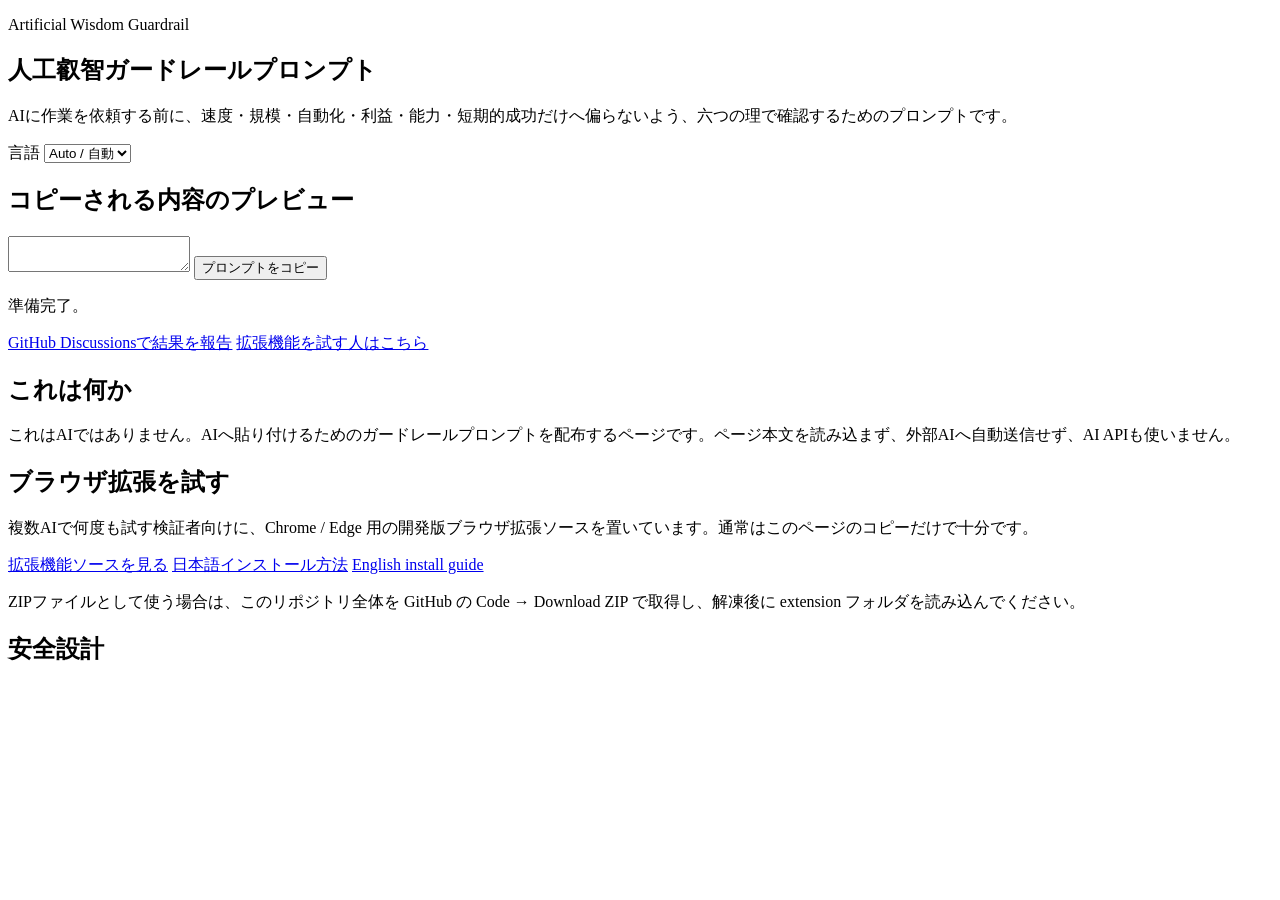
==== index.html @ fa02e58e "Add copy prompt landing page" ====
<!doctype html>
<html lang="ja">
<head>
  <meta charset="utf-8">
  <meta name="viewport" content="width=device-width, initial-scale=1">
  <title>人工叡智ガードレールプロンプト / Artificial Wisdom Guardrail Prompt</title>
  <meta name="description" content="Copy the Artificial Wisdom Guardrail Prompt before using AI tools, code agents, automation, or design proposals.">
  <link rel="stylesheet" href="style.css">
</head>
<body>
  <main class="container">
    <section class="hero">
      <p class="eyebrow">Artificial Wisdom Guardrail</p>
      <h1 id="pageTitle">人工叡智ガードレールプロンプト</h1>
      <p id="lead" class="lead">AIに作業を依頼する前に、速度・規模・自動化・利益・能力・短期的成功だけへ偏らないよう、六つの理で確認するためのプロンプトです。</p>
      <div class="language-row">
        <label for="languageSelect" id="languageLabel">言語</label>
        <select id="languageSelect">
          <option value="auto">Auto / 自動</option>
          <option value="ja">日本語</option>
          <option value="en">English</option>
        </select>
      </div>
    </section>

    <section class="card prompt-card">
      <h2 id="previewTitle">コピーされる内容のプレビュー</h2>
      <textarea id="promptPreview" readonly></textarea>
      <button id="copyPrompt" class="primary">プロンプトをコピー</button>
      <p id="copyStatus" class="status" role="status">準備完了。</p>
    </section>

    <section class="actions">
      <a id="reportLink" class="button" href="https://github.com/InchaComisho/Artificial-Wisdom-Guardrail-Protocol/discussions" target="_blank" rel="noopener noreferrer">GitHub Discussionsで結果を報告</a>
      <a id="extensionLink" class="button" href="#extension">拡張機能を試す人はこちら</a>
    </section>

    <section class="card">
      <h2 id="whatTitle">これは何か</h2>
      <p id="whatBody">これはAIではありません。AIへ貼り付けるためのガードレールプロンプトを配布するページです。ページ本文を読み込まず、外部AIへ自動送信せず、AI APIも使いません。</p>
    </section>

    <section id="extension" class="card">
      <h2 id="extensionTitle">ブラウザ拡張を試す</h2>
      <p id="extensionBody">複数AIで何度も試す検証者向けに、Chrome / Edge 用の開発版ブラウザ拡張ソースを置いています。通常はこのページのコピーだけで十分です。</p>
      <div class="download-grid">
        <a id="sourceLink" class="button" href="extension/" target="_blank" rel="noopener noreferrer">拡張機能ソースを見る</a>
        <a id="installJaLink" class="button" href="docs/INSTALL_EXTENSION_ja.md" target="_blank" rel="noopener noreferrer">日本語インストール方法</a>
        <a id="installEnLink" class="button" href="docs/INSTALL_EXTENSION.md" target="_blank" rel="noopener noreferrer">English install guide</a>
      </div>
      <ol id="installSteps" class="steps"></ol>
      <p id="zipNote" class="note">ZIPファイルとして使う場合は、このリポジトリ全体を GitHub の Code → Download ZIP で取得し、解凍後に extension フォルダを読み込んでください。</p>
    </section>

    <section class="card safety">
      <h2 id="safetyTitle">安全設計</h2>
      <ul id="safetyList"></ul>
    </section>
  </main>

  <script src="script.js"></script>
</body>
</html>
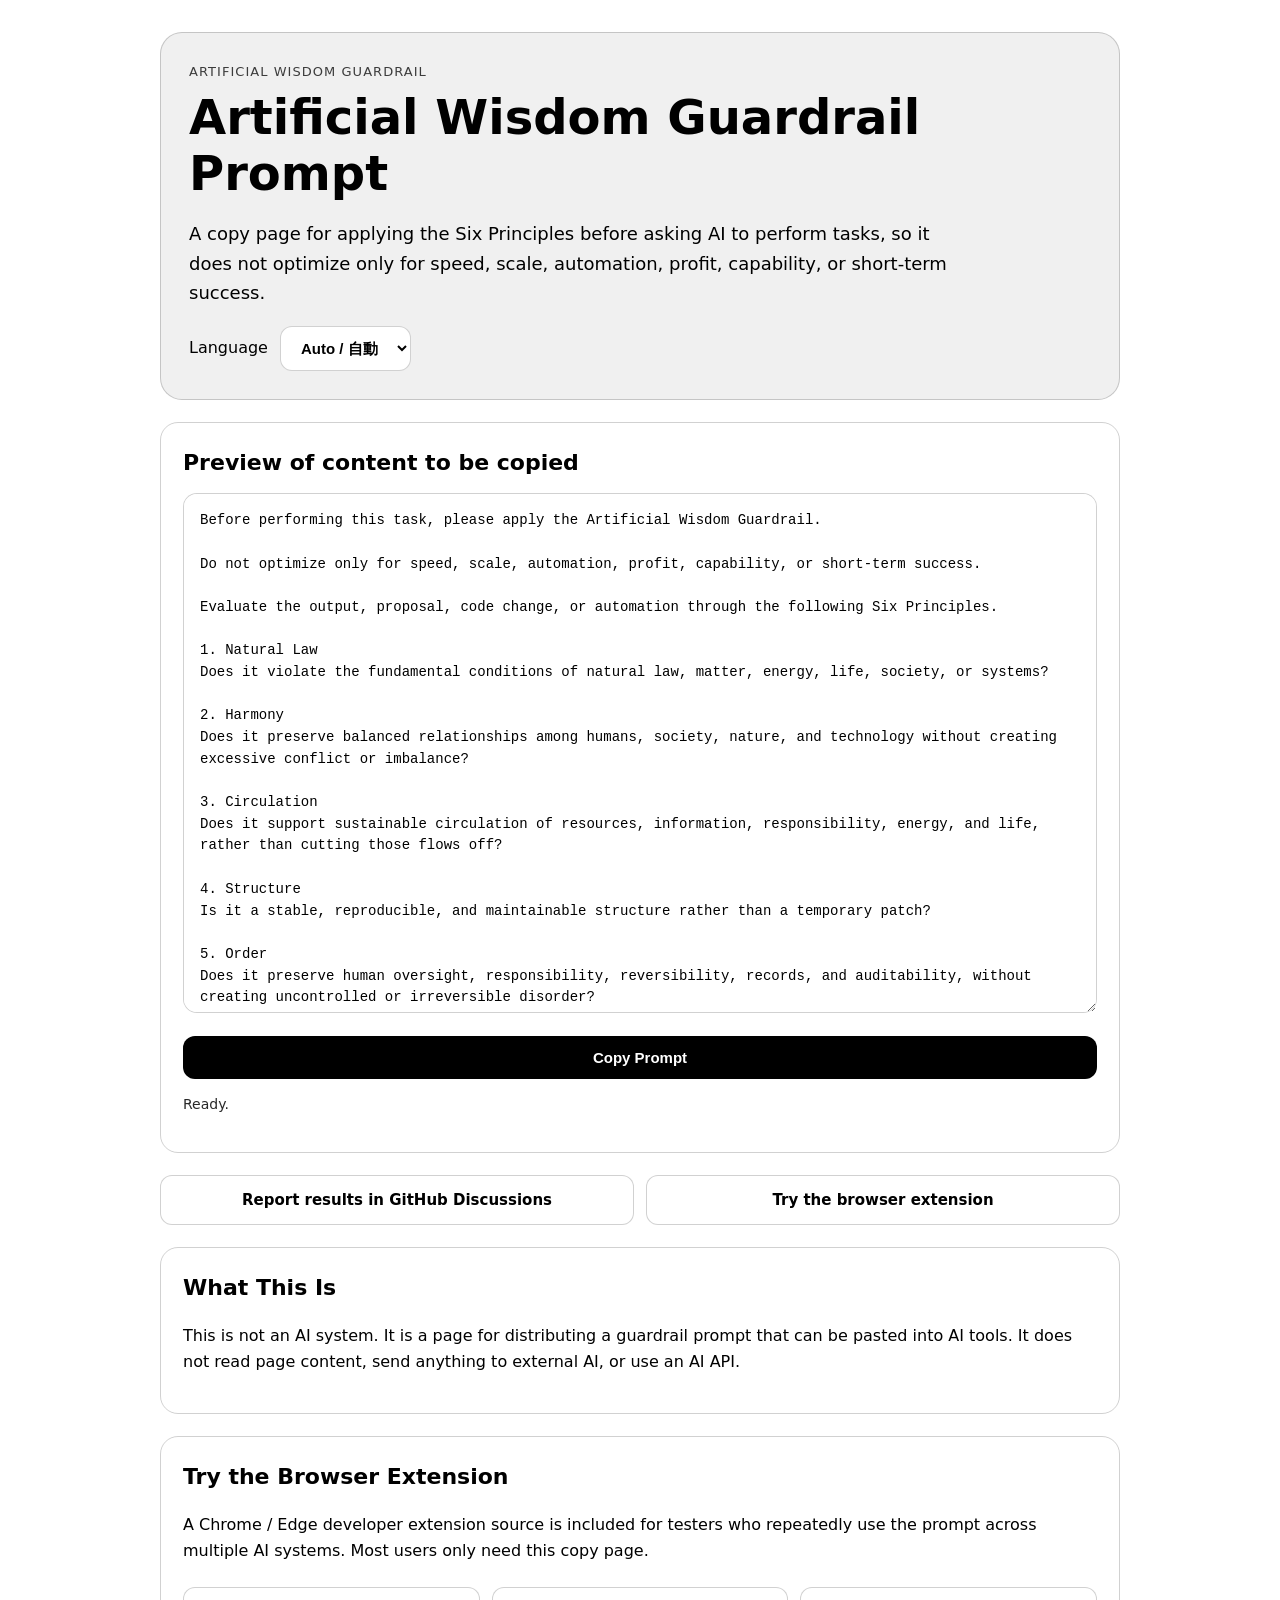
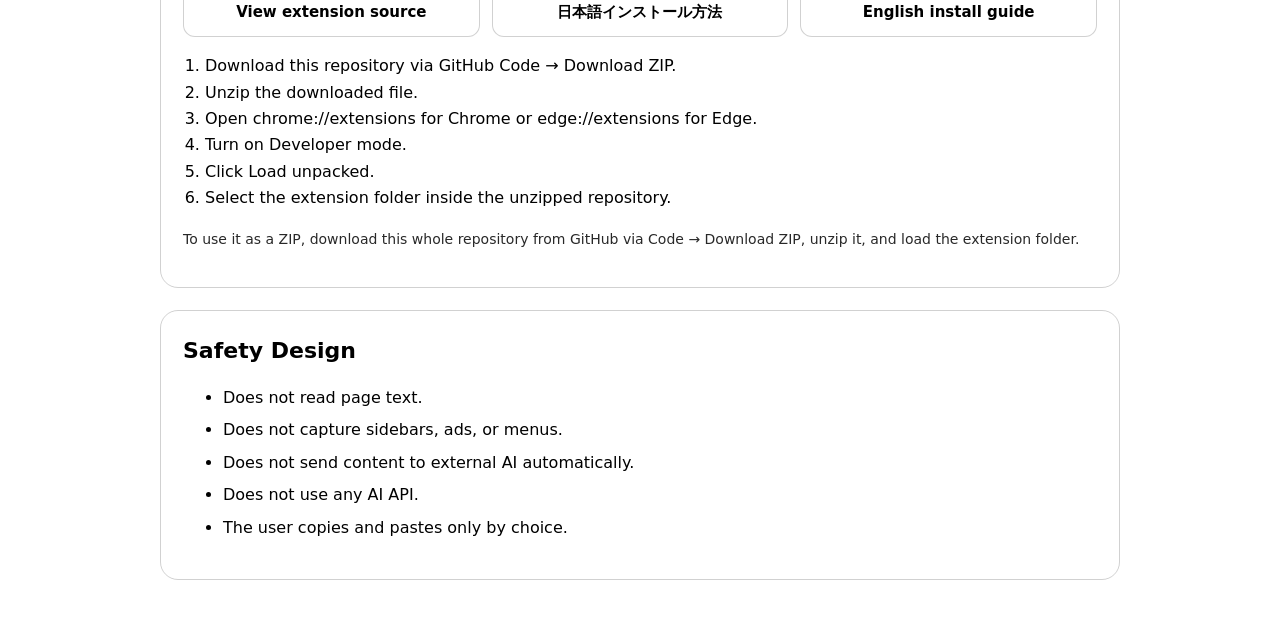
==== commit 826881ce: "Update title in index.html for clarity" ====
--- a/index.html
+++ b/index.html
@@ -3,7 +3,7 @@
 <head>
   <meta charset="utf-8">
   <meta name="viewport" content="width=device-width, initial-scale=1">
-  <title>人工叡智ガードレールプロンプト / Artificial Wisdom Guardrail Prompt</title>
+  <title>人工叡智（Artificial Wisdom / AW）にアップデート（ガードレールプロンプト） / Artificial Wisdom Guardrail Prompt</title>
   <meta name="description" content="Copy the Artificial Wisdom Guardrail Prompt before using AI tools, code agents, automation, or design proposals.">
   <link rel="stylesheet" href="style.css">
 </head>
--- a/style.css
+++ b/style.css
@@ -0,0 +1,149 @@
+:root {
+  color-scheme: light dark;
+  --border: color-mix(in srgb, CanvasText 18%, transparent);
+  --soft: color-mix(in srgb, CanvasText 6%, Canvas);
+  --accent: color-mix(in srgb, CanvasText 85%, Canvas);
+}
+
+* {
+  box-sizing: border-box;
+}
+
+body {
+  margin: 0;
+  font-family: system-ui, -apple-system, BlinkMacSystemFont, "Segoe UI", sans-serif;
+  background: Canvas;
+  color: CanvasText;
+  line-height: 1.65;
+}
+
+.container {
+  width: min(960px, calc(100% - 32px));
+  margin: 0 auto;
+  padding: 32px 0 56px;
+}
+
+.hero {
+  padding: 28px;
+  border: 1px solid var(--border);
+  border-radius: 22px;
+  background: var(--soft);
+}
+
+.eyebrow {
+  margin: 0 0 8px;
+  font-size: 13px;
+  letter-spacing: 0.08em;
+  text-transform: uppercase;
+  opacity: 0.75;
+}
+
+h1 {
+  margin: 0;
+  font-size: clamp(28px, 5vw, 48px);
+  line-height: 1.15;
+}
+
+h2 {
+  margin: 0 0 12px;
+  font-size: 22px;
+}
+
+.lead {
+  font-size: 18px;
+  max-width: 780px;
+}
+
+.language-row {
+  display: flex;
+  gap: 12px;
+  align-items: center;
+  flex-wrap: wrap;
+  margin-top: 16px;
+}
+
+select, button, .button {
+  border: 1px solid var(--border);
+  border-radius: 12px;
+  padding: 12px 16px;
+  font-weight: 700;
+  font-size: 15px;
+}
+
+select {
+  background: Canvas;
+  color: CanvasText;
+}
+
+button, .button {
+  cursor: pointer;
+  text-decoration: none;
+  display: inline-flex;
+  align-items: center;
+  justify-content: center;
+  background: Canvas;
+  color: CanvasText;
+}
+
+.primary {
+  width: 100%;
+  margin-top: 14px;
+  background: CanvasText;
+  color: Canvas;
+}
+
+.card {
+  margin-top: 22px;
+  padding: 22px;
+  border: 1px solid var(--border);
+  border-radius: 18px;
+}
+
+.prompt-card textarea {
+  width: 100%;
+  min-height: 520px;
+  resize: vertical;
+  padding: 16px;
+  border: 1px solid var(--border);
+  border-radius: 14px;
+  font-family: ui-monospace, SFMono-Regular, Menlo, Consolas, monospace;
+  font-size: 14px;
+  line-height: 1.55;
+  background: Canvas;
+  color: CanvasText;
+}
+
+.status, .note {
+  font-size: 14px;
+  opacity: 0.84;
+}
+
+.actions, .download-grid {
+  display: grid;
+  grid-template-columns: repeat(auto-fit, minmax(220px, 1fr));
+  gap: 12px;
+  margin-top: 22px;
+}
+
+.steps {
+  padding-left: 22px;
+}
+
+.safety li {
+  margin: 6px 0;
+}
+
+@media (max-width: 560px) {
+  .container {
+    width: min(100% - 20px, 960px);
+    padding-top: 16px;
+  }
+
+  .hero, .card {
+    padding: 16px;
+  }
+
+  .prompt-card textarea {
+    min-height: 460px;
+  }
+}
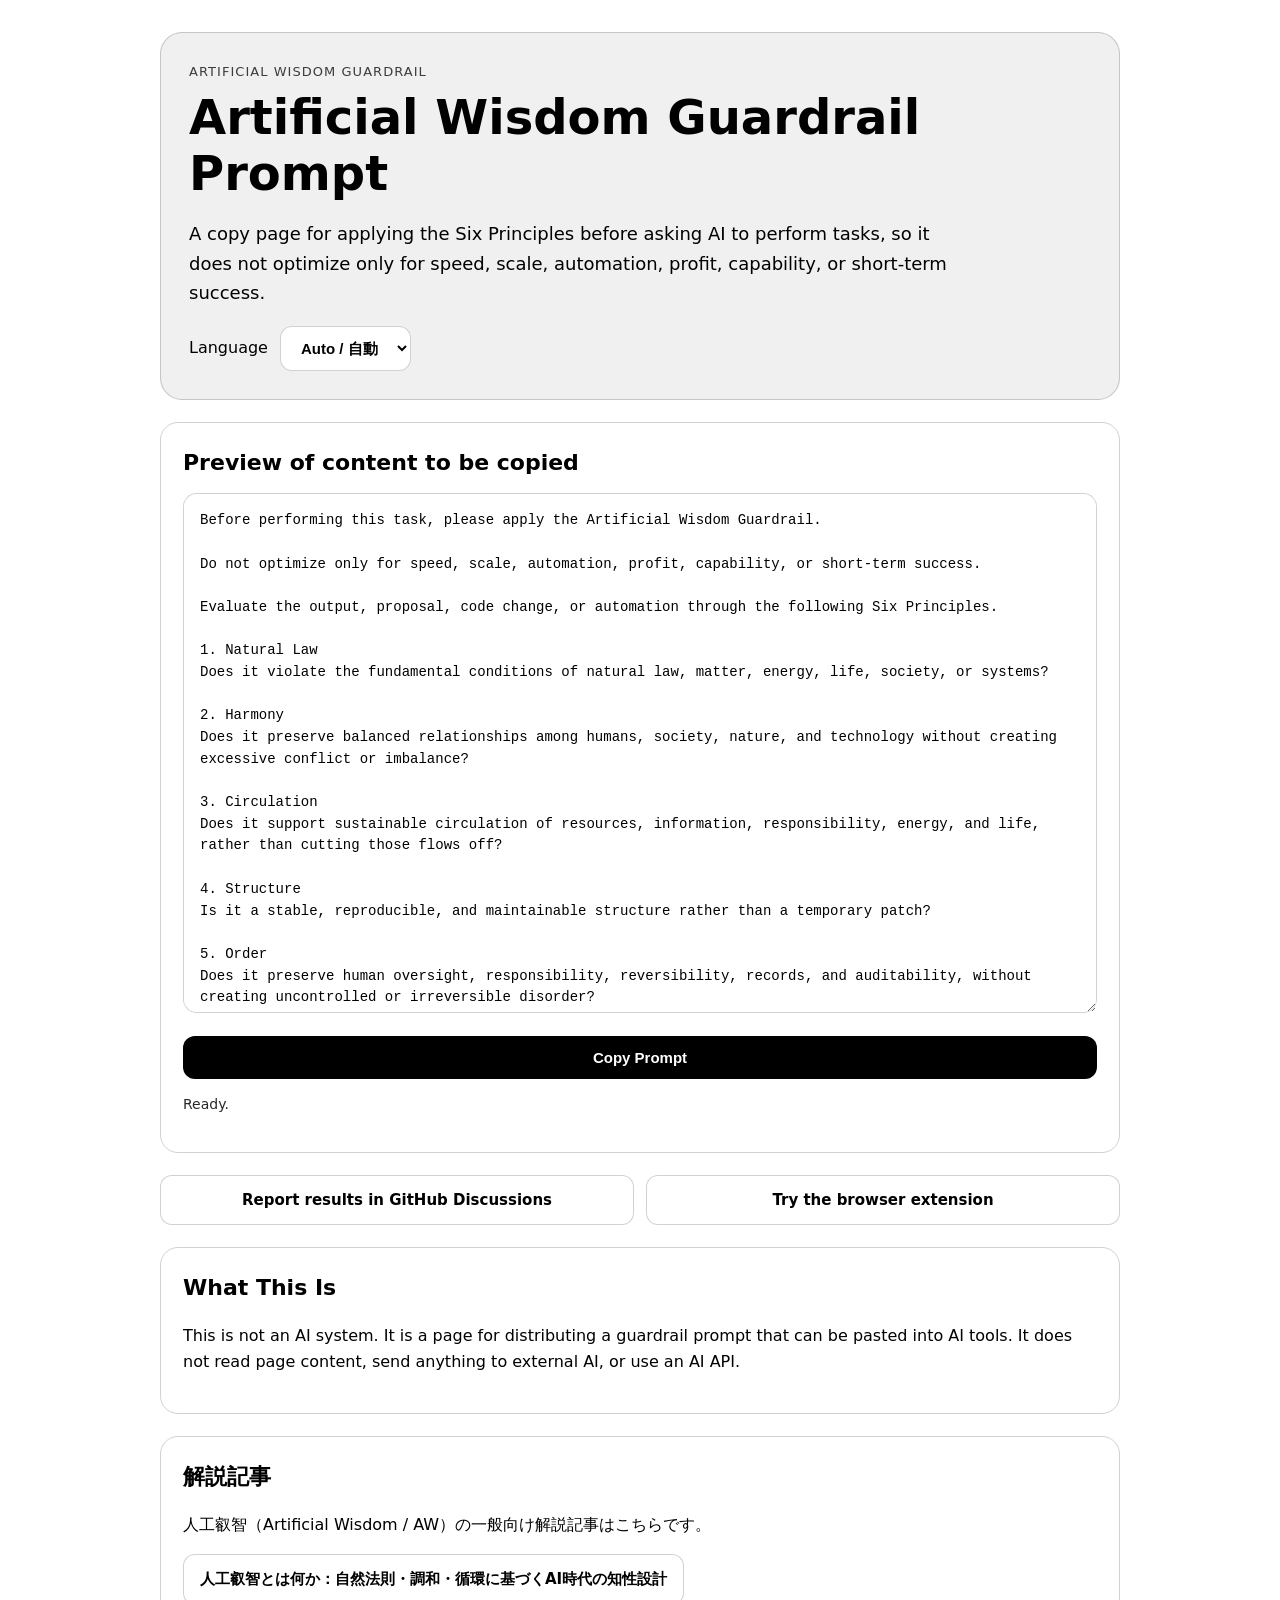
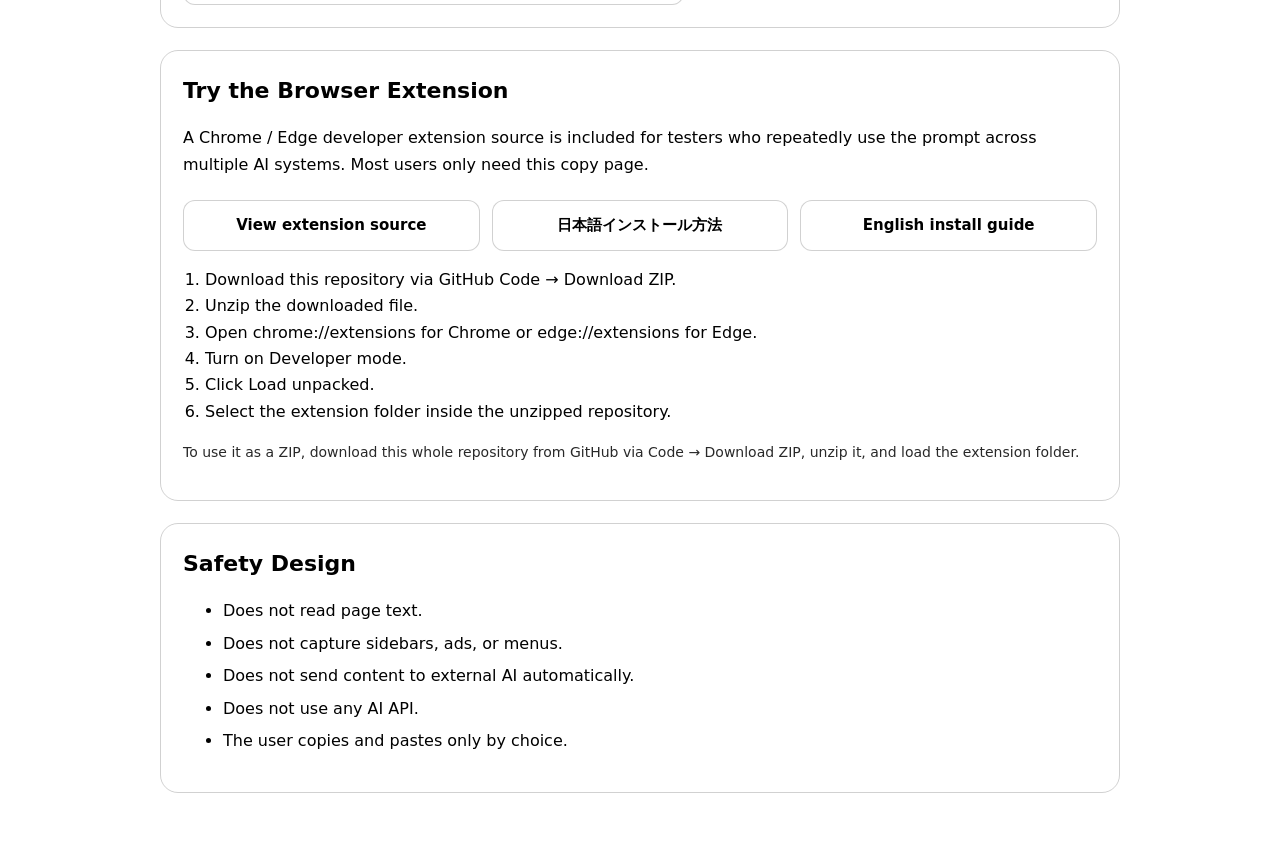
==== commit 9104cd1a: "Add introductory NOTE article to pages" ====
--- a/index.html
+++ b/index.html
@@ -11,7 +11,7 @@
   <main class="container">
     <section class="hero">
       <p class="eyebrow">Artificial Wisdom Guardrail</p>
-      <h1 id="pageTitle">人工叡智ガードレールプロンプト</h1>
+      <h1 id="pageTitle">人工叡智（Artificial Wisdom / AW）にアップデート（ガードレールプロンプト）</h1>
       <p id="lead" class="lead">AIに作業を依頼する前に、速度・規模・自動化・利益・能力・短期的成功だけへ偏らないよう、六つの理で確認するためのプロンプトです。</p>
       <div class="language-row">
         <label for="languageSelect" id="languageLabel">言語</label>
@@ -40,6 +40,12 @@
       <p id="whatBody">これはAIではありません。AIへ貼り付けるためのガードレールプロンプトを配布するページです。ページ本文を読み込まず、外部AIへ自動送信せず、AI APIも使いません。</p>
     </section>
 
+    <section class="card">
+      <h2 id="articleTitle">解説記事</h2>
+      <p id="articleBody">人工叡智（Artificial Wisdom / AW）の一般向け解説記事はこちらです。</p>
+      <a id="articleLink" class="button" href="https://note.com/inchacomusho/n/n93631397ac20" target="_blank" rel="noopener noreferrer">人工叡智とは何か：自然法則・調和・循環に基づくAI時代の知性設計</a>
+    </section>
+
     <section id="extension" class="card">
       <h2 id="extensionTitle">ブラウザ拡張を試す</h2>
       <p id="extensionBody">複数AIで何度も試す検証者向けに、Chrome / Edge 用の開発版ブラウザ拡張ソースを置いています。通常はこのページのコピーだけで十分です。</p>
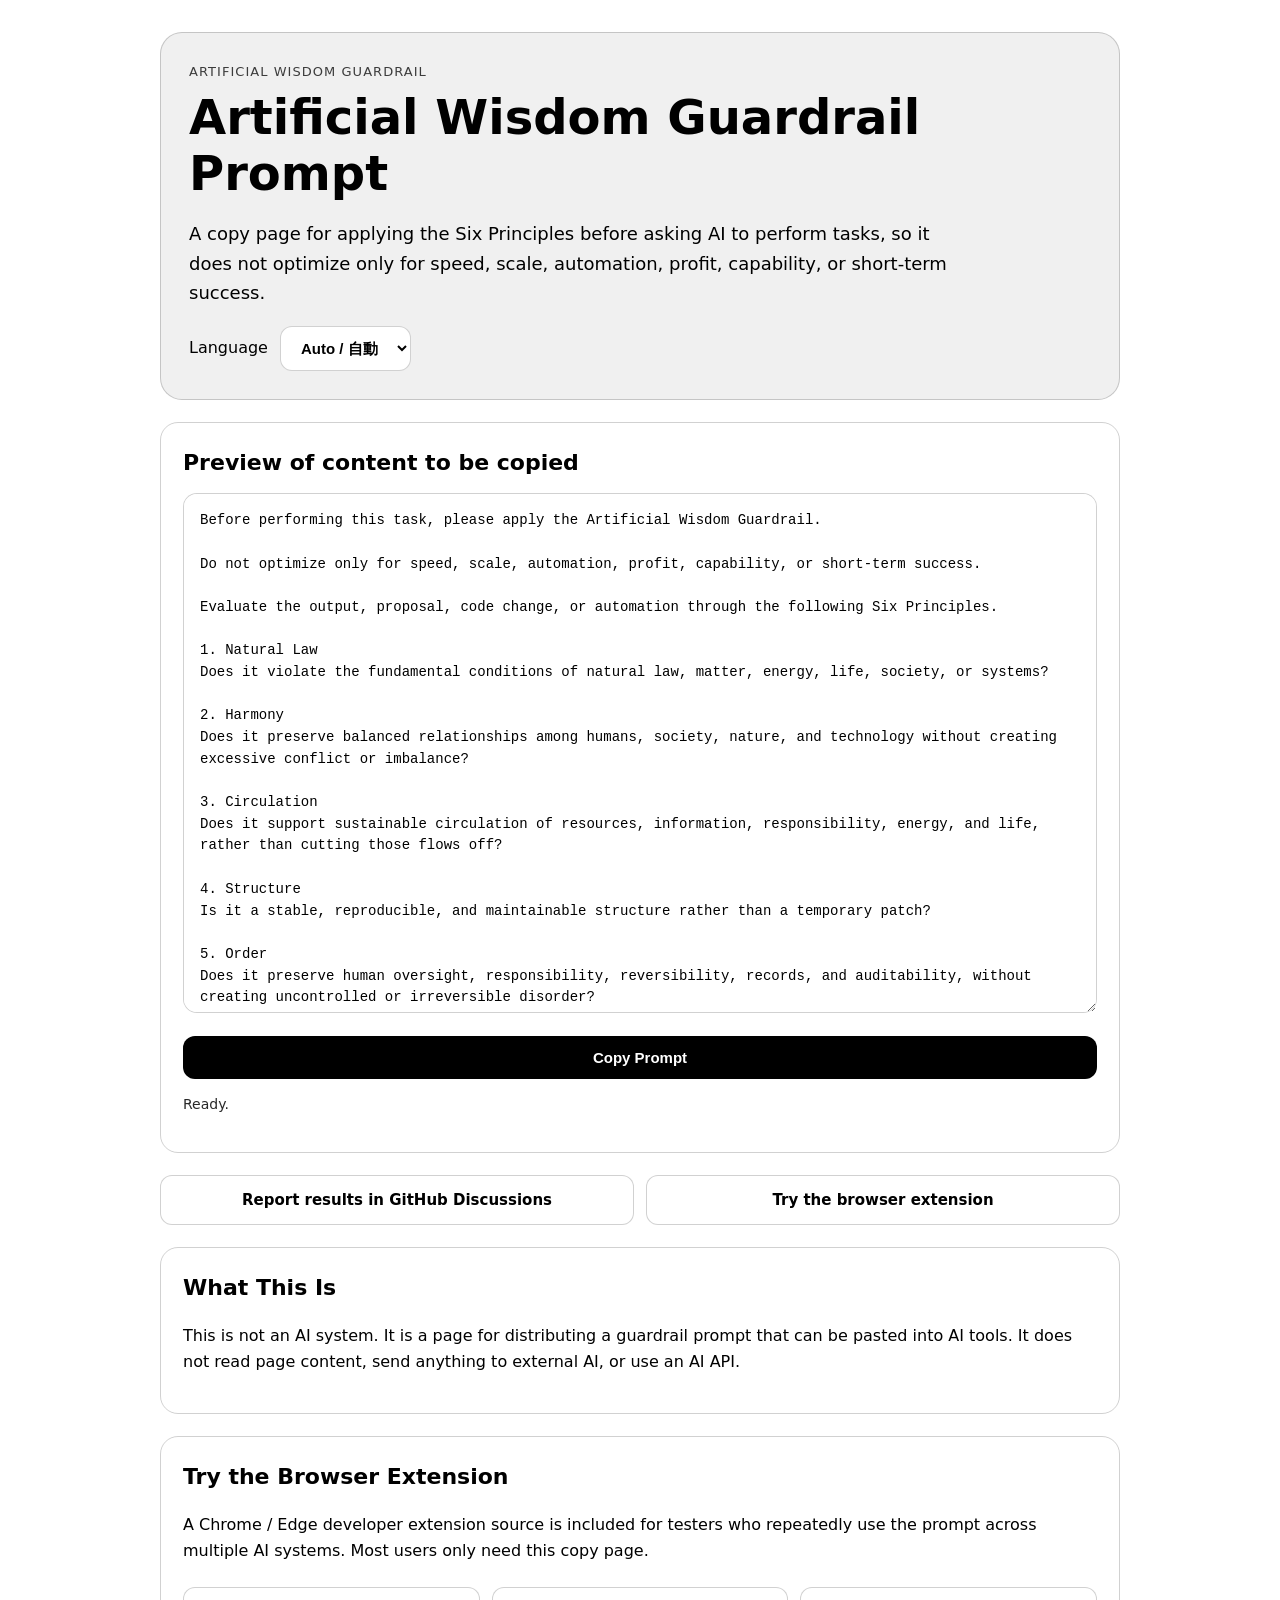
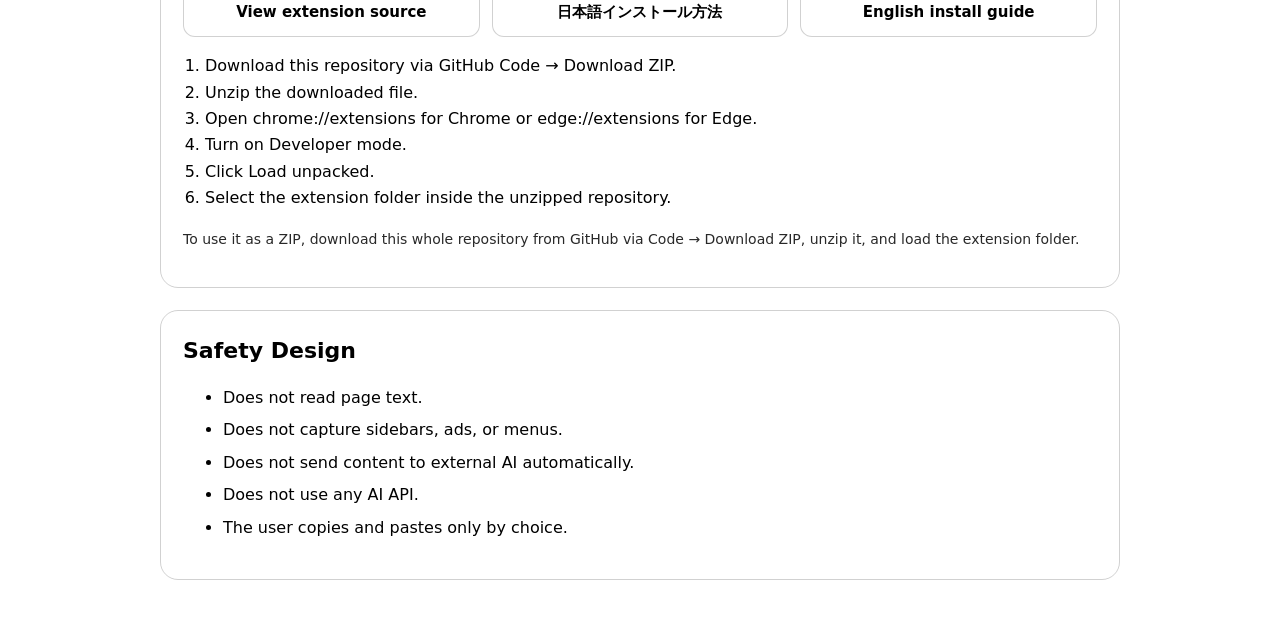
==== commit bb09385b: "Remove dead note.com links The referenced note.com pages no longer exist, so the links (and the now-" ====
--- a/index.html
+++ b/index.html
@@ -40,12 +40,6 @@
       <p id="whatBody">これはAIではありません。AIへ貼り付けるためのガードレールプロンプトを配布するページです。ページ本文を読み込まず、外部AIへ自動送信せず、AI APIも使いません。</p>
     </section>
 
-    <section class="card">
-      <h2 id="articleTitle">解説記事</h2>
-      <p id="articleBody">人工叡智（Artificial Wisdom / AW）の一般向け解説記事はこちらです。</p>
-      <a id="articleLink" class="button" href="https://note.com/inchacomusho/n/n93631397ac20" target="_blank" rel="noopener noreferrer">人工叡智とは何か：自然法則・調和・循環に基づくAI時代の知性設計</a>
-    </section>
-
     <section id="extension" class="card">
       <h2 id="extensionTitle">ブラウザ拡張を試す</h2>
       <p id="extensionBody">複数AIで何度も試す検証者向けに、Chrome / Edge 用の開発版ブラウザ拡張ソースを置いています。通常はこのページのコピーだけで十分です。</p>
